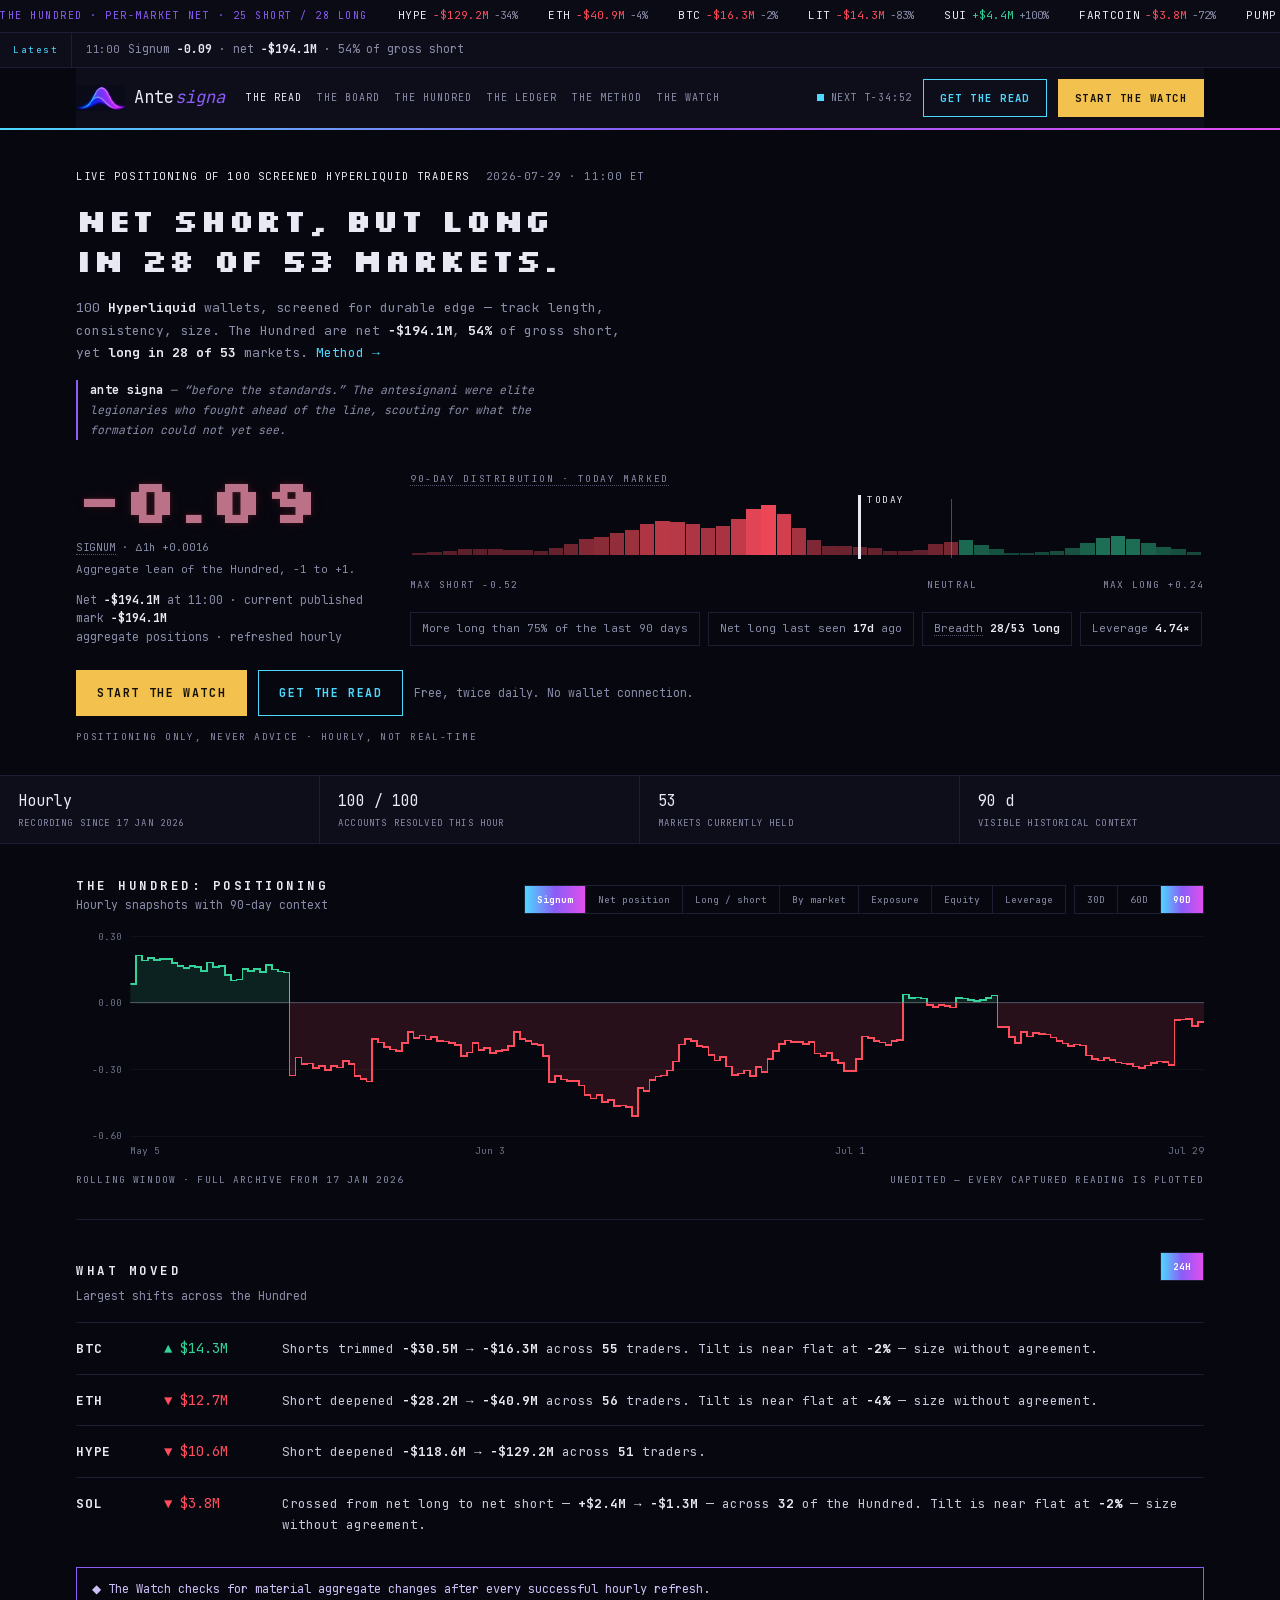
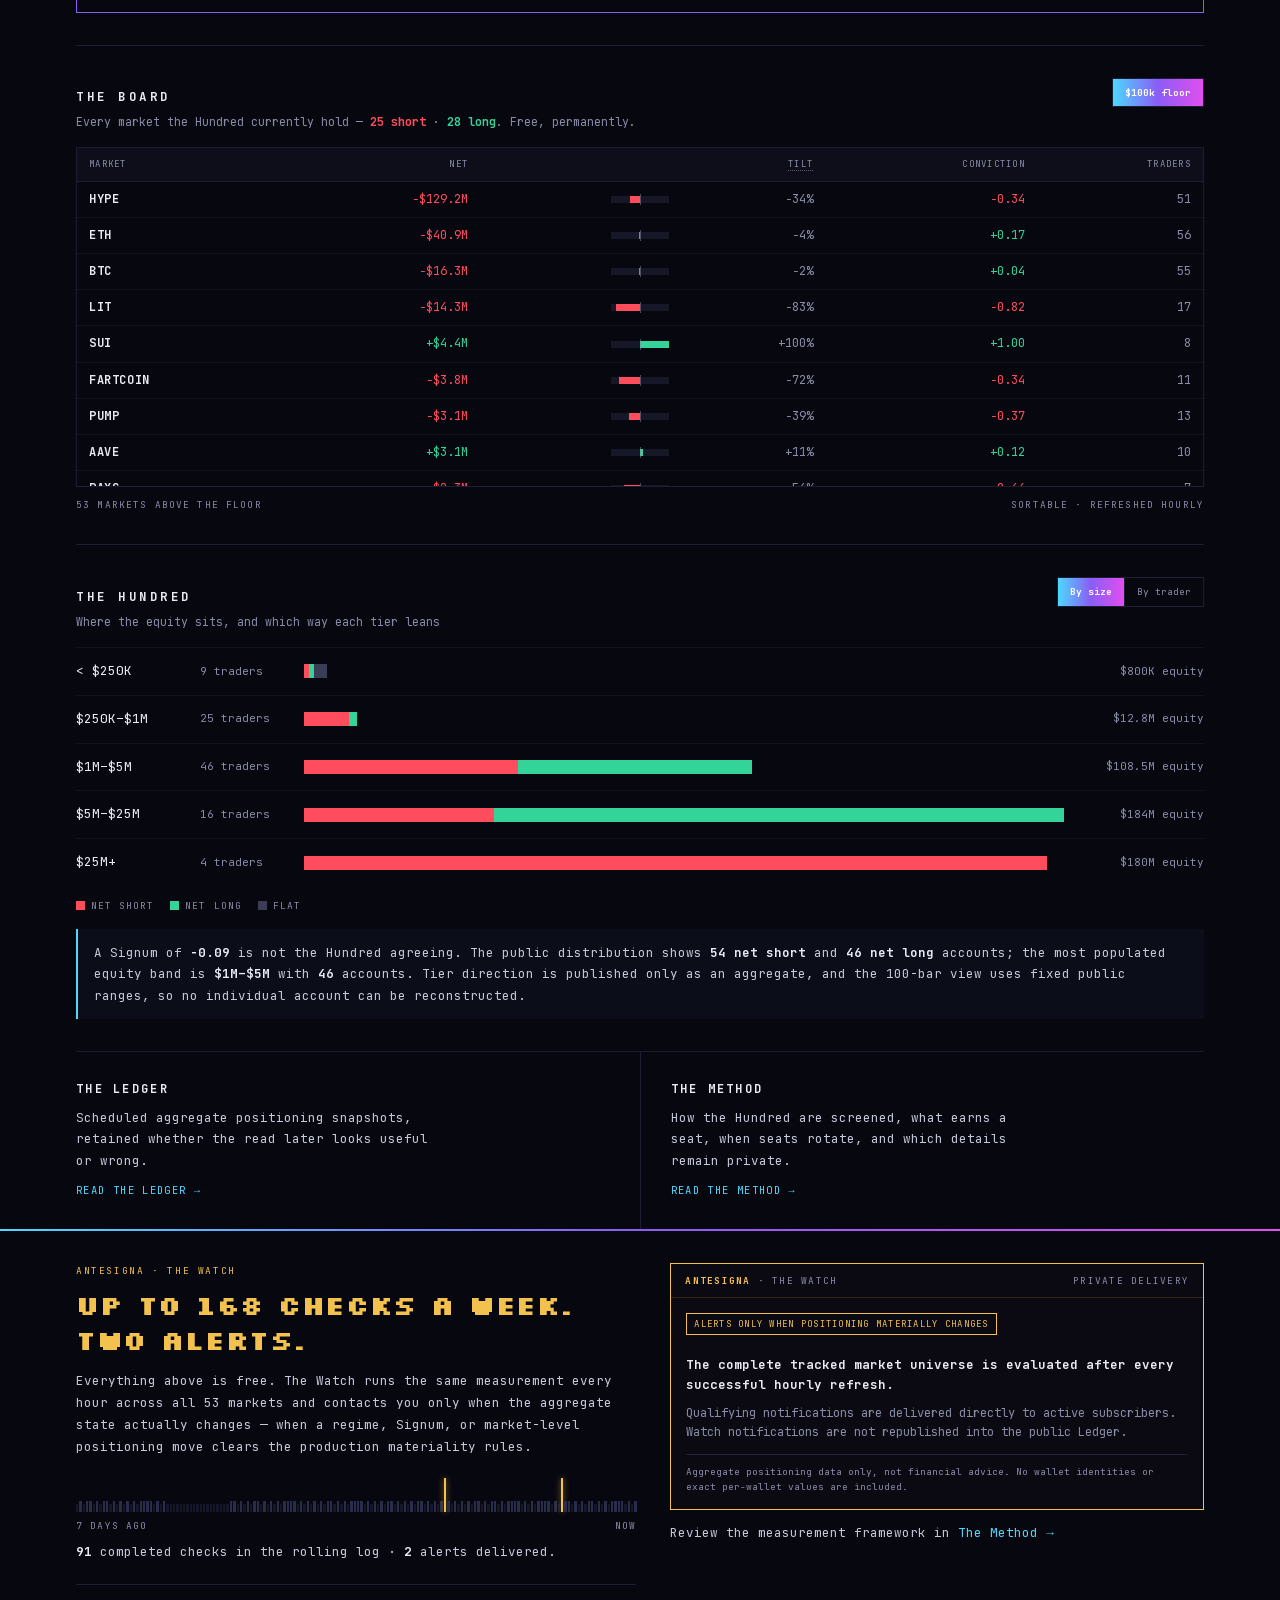
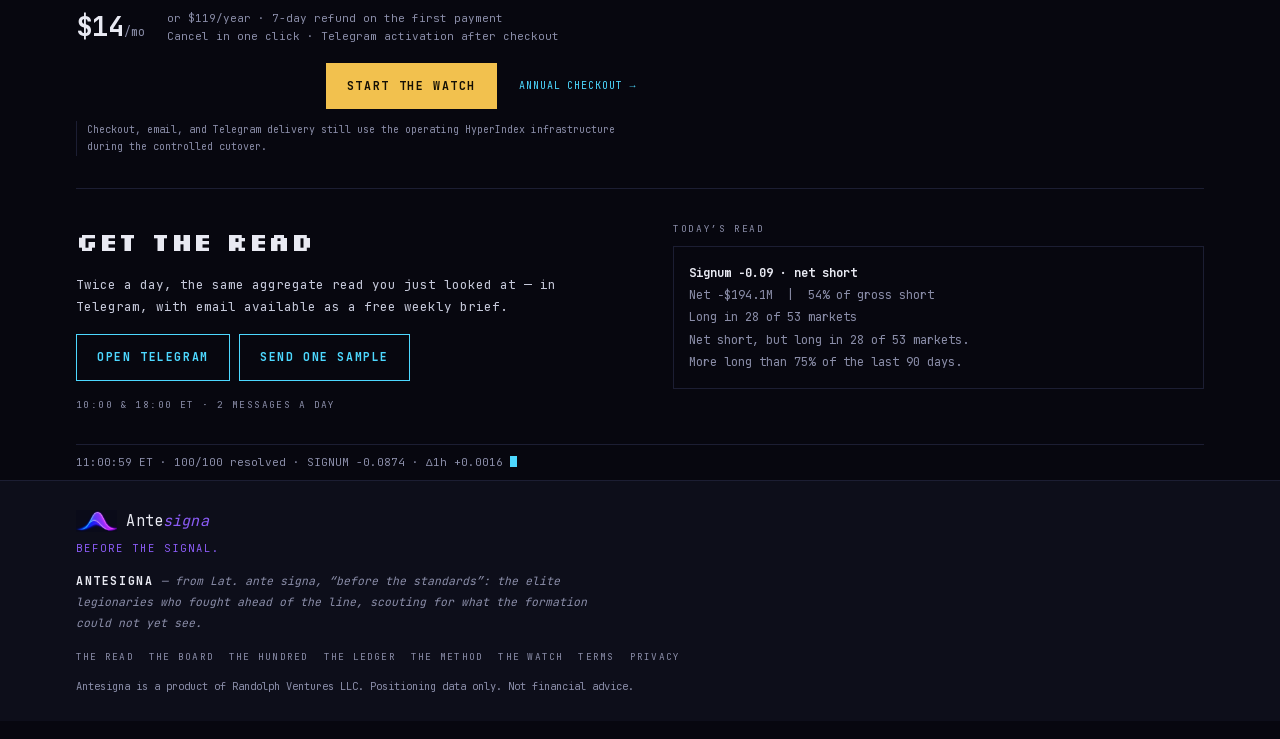
==== index.html @ 9aadf744 "Initialize public Antesigna deployment mirror" ====
<!doctype html>
<html lang="en">
<head>
<meta charset="utf-8">
<meta name="viewport" content="width=device-width, initial-scale=1">
<title>Antesigna | Live positioning of 100 screened Hyperliquid traders</title>
<meta name="description" content="Antesigna tracks a screened cohort of 100 high-signal Hyperliquid traders and publishes their aggregate positioning every hour. Before the signal.">
<meta name="robots" content="index,follow,max-image-preview:large">
<link rel="canonical" href="https://antesigna.io/">
<meta name="theme-color" content="#07070F">

<meta property="og:type" content="website">
<meta property="og:site_name" content="Antesigna">
<meta property="og:url" content="https://antesigna.io/">
<meta property="og:title" content="Antesigna — live positioning of 100 screened Hyperliquid traders">
<meta property="og:description" content="One aggregate read of how 100 screened Hyperliquid traders are positioned, refreshed hourly. Before the signal.">
<meta property="og:image" content="https://antesigna.io/assets/img/og.jpg">
<meta name="twitter:card" content="summary_large_image">
<meta name="twitter:site" content="@Antesigna">
<meta name="twitter:title" content="Antesigna — live positioning of 100 screened Hyperliquid traders">
<meta name="twitter:description" content="One aggregate read of how 100 screened Hyperliquid traders are positioned, refreshed hourly.">
<meta name="twitter:image" content="https://antesigna.io/assets/img/og.jpg">

<link rel="icon" type="image/png" href="/assets/img/favicon.png">
<link rel="apple-touch-icon" href="/assets/img/favicon.png">
<link rel="preload" as="font" type="font/woff2" href="/assets/fonts/jetbrainsmono-400.woff2" crossorigin>
<link rel="preload" as="font" type="font/woff2" href="/assets/fonts/silkscreen-700.woff2" crossorigin>
<link rel="stylesheet" href="/assets/antesigna.css">

<script type="application/ld+json">
{
  "@context": "https://schema.org",
  "@graph": [
    {
      "@type": "Organization",
      "@id": "https://antesigna.io/#org",
      "name": "Antesigna",
      "url": "https://antesigna.io/",
      "logo": "https://antesigna.io/assets/img/og.jpg",
      "sameAs": ["https://x.com/Antesigna"],
      "parentOrganization": {"@type": "Organization", "name": "Randolph Ventures LLC"}
    },
    {
      "@type": "WebSite",
      "@id": "https://antesigna.io/#site",
      "url": "https://antesigna.io/",
      "name": "Antesigna",
      "publisher": {"@id": "https://antesigna.io/#org"}
    },
    {
      "@type": "Product",
      "name": "Antesigna — The Watch",
      "description": "Hourly monitoring of the aggregate positioning of 100 screened Hyperliquid traders, with an alert only when the aggregate state materially changes.",
      "brand": {"@id": "https://antesigna.io/#org"},
      "offers": [
        {"@type": "Offer", "price": "14.00", "priceCurrency": "USD", "name": "Monthly", "availability": "https://schema.org/InStock"},
        {"@type": "Offer", "price": "119.00", "priceCurrency": "USD", "name": "Annual", "availability": "https://schema.org/InStock"}
      ]
    },
    {
      "@type": "Dataset",
      "name": "Antesigna — aggregate Hyperliquid positioning",
      "description": "Hourly aggregate perp positioning of a screened cohort of 100 Hyperliquid traders: Signum, per-market net exposure, tilt, conviction and trader counts. No wallet addresses are published.",
      "creator": {"@id": "https://antesigna.io/#org"},
      "isAccessibleForFree": true,
      "temporalCoverage": "2026-01-17/.."
    }
  ]
}
</script>
</head>
<body>
<a class="skip" href="#app">Skip to the read</a>

<!-- The static introduction is indexable and is replaced with the current
     live read after the wallet-safe public JSON has loaded. -->
<main id="app" aria-busy="true">
  <div class="wrap"><section class="hero preload-shell">
    <div class="eyeb"><span class="id">Live positioning of 100 screened Hyperliquid traders</span><span class="n">Refreshed hourly</span></div>
    <h1>See how the Hundred are positioned.</h1>
    <p class="sub">Antesigna compresses the aggregate long and short exposure of 100 screened traders into one directional read, then shows the markets, breadth, leverage, and history behind it.</p>
    <p class="lore"><b>ante signa</b> — “before the standards.” A top-down view of the formation, before the signal.</p>
    <div class="cta"><a class="btn b-ghost btn-lg" href="/method/">Read the method</a><a class="btn b-ghost btn-lg" href="/ledger/">Audit the ledger</a></div>
  </section></div>
</main>

<noscript>
  <div class="wrap" style="padding:40px 26px">
    <h1 class="px" style="font-size:20px">Antesigna</h1>
    <p style="margin-top:14px;color:#8A8DA8;max-width:60ch;line-height:1.8">
      Live positioning of 100 screened Hyperliquid traders, refreshed hourly.
      The read needs JavaScript to draw. The underlying data is public JSON:
      <a href="data/index_latest.json">index_latest.json</a> and
      <a href="data/history.json">history.json</a>.
    </p>
  </div>
</noscript>

<script src="/assets/config.js"></script>
<script src="/assets/antesigna.js"></script>
</body>
</html>
---- assets/antesigna.css ----
/* ═══════════════════════════════════════════════════════════════════════
   ANTESIGNA — live positioning of 100 screened Hyperliquid traders
   Committed dark: this is a cockpit UI, so there is no light theme.

   COLOUR LAW (do not relax):
     · --long / --short  data direction ONLY, always paired with a sign or arrow
     · --cyan            interactive ONLY (links, focus, active, ghost button)
     · --gold            the Watch (paid tier) ONLY
     · the full cyan→violet→magenta gradient appears in exactly three places:
       the logo, the two energy rails, and active/selected states. Nowhere else.
   ═══════════════════════════════════════════════════════════════════════ */

@font-face{font-family:'JetBrains Mono';font-style:normal;font-weight:400 700;font-display:swap;
  src:url(fonts/jetbrainsmono-400.woff2) format('woff2')}
@font-face{font-family:'Silkscreen';font-style:normal;font-weight:400;font-display:swap;
  src:url(fonts/silkscreen-400.woff2) format('woff2')}
@font-face{font-family:'Silkscreen';font-style:normal;font-weight:700;font-display:swap;
  src:url(fonts/silkscreen-700.woff2) format('woff2')}

:root{
  --void:#07070F; --panel:#0D0E1A; --line:#1C1E33; --ink:#E8E9F2; --ink2:#8A8DA8;
  --cyan:#4DD8FF; --violet:#8B5CF6; --magenta:#E14FEF;
  --long:#34D399; --short:#FF4D5E; --gold:#F2C14E;
  --grad:linear-gradient(90deg,var(--cyan),var(--violet),var(--magenta));
  --mono:'JetBrains Mono',ui-monospace,SFMono-Regular,Menlo,monospace;
  --px:'Silkscreen','JetBrains Mono',monospace;
}
*{box-sizing:border-box;margin:0;padding:0}
html{-webkit-text-size-adjust:100%;overflow-x:hidden}
body{background:var(--void);color:var(--ink);font:13px/1.6 var(--mono);-webkit-font-smoothing:antialiased;overflow-x:hidden}
a{color:var(--cyan);text-decoration:none}
a:hover{text-decoration:underline}
button{font:inherit;color:inherit;background:transparent;border:0;cursor:pointer}
img{max-width:100%;display:block}
:focus-visible{outline:2px solid var(--cyan);outline-offset:2px}
.px{font-family:var(--px);font-weight:700;letter-spacing:.02em}
.n{font-variant-numeric:tabular-nums;white-space:nowrap}
.up{color:var(--long)} .dn{color:var(--short)} .mut{color:var(--ink2)}
.wrap{max-width:1180px;margin:0 auto;padding:0 26px}
.rail{height:2px;background:var(--grad)}
.lbl{font-size:9.5px;letter-spacing:.17em;text-transform:uppercase;color:var(--ink2)}
.sec{border-top:1px solid var(--line);padding:32px 0}
.skip{position:absolute;left:-9999px}
.skip:focus{left:8px;top:8px;z-index:200;background:var(--panel);padding:10px 14px;border:1px solid var(--cyan)}

/* ── tooltip: single node at body root so scroll containers can't clip it ── */
[data-tip]{border-bottom:1px dotted rgba(138,141,168,.6);cursor:help}
#tip{position:absolute;z-index:120;max-width:270px;background:#12142A;color:var(--ink);
  border:1px solid var(--violet);padding:8px 11px;font-size:11px;line-height:1.55;
  opacity:0;visibility:hidden;transition:opacity .13s;pointer-events:none;
  box-shadow:0 6px 22px rgba(0,0,0,.6)}
#tip.on{opacity:1;visibility:visible}

/* ── loading / error ── */
.boot{padding:80px 26px;text-align:center;color:var(--ink2);font-size:12px;letter-spacing:.14em;text-transform:uppercase}
.boot.err{color:#ffb3ba}
.boot .again{margin-top:14px;display:inline-block;border:1px solid var(--cyan);color:var(--cyan);
  padding:9px 15px;font-size:10.5px;letter-spacing:.14em}

/* ── positioning tape ── */
.tape{background:#0A0B15;border-bottom:1px solid var(--line);overflow:hidden}
.tapetrack{display:flex;width:max-content}
.run .tapetrack{animation:slide 64s linear infinite}
@keyframes slide{to{transform:translateX(-50%)}}
.thalf{display:flex;align-items:center}
.tmk{display:inline-flex;align-items:baseline;gap:5px;padding:7px 0;margin-right:30px;white-space:nowrap;font-size:11px}
.tmk .s{color:var(--ink);letter-spacing:.06em}
.tmk .v,.tmk .d{font-variant-numeric:tabular-nums}
.tmk .d{font-size:10.5px}
.ttag{color:var(--violet);letter-spacing:.15em;font-size:10px;padding:7px 0;margin-right:30px;white-space:nowrap}

/* ── latest ── */
.latest{display:flex;background:var(--panel);border-bottom:1px solid var(--line);overflow:hidden}
.latest .k{flex:none;padding:9px 13px;font-size:9.5px;letter-spacing:.16em;color:var(--cyan);border-right:1px solid var(--line)}
.lwin{position:relative;flex:1;height:34px;overflow:hidden;min-width:0}
.lwin ul{list-style:none;position:absolute;inset:0}
.lwin li{height:34px;display:flex;align-items:center;gap:9px;padding:0 14px;font-size:11.5px;color:var(--ink2);white-space:nowrap;overflow:hidden;text-overflow:ellipsis}
.lwin li b{color:var(--ink)}
.lwin li .t{flex:none;font-size:10.5px;letter-spacing:.06em}
.lwin li>span:last-child{min-width:0;overflow:hidden;text-overflow:ellipsis}

/* ── nav ── */
.nav{display:flex;align-items:center;gap:20px;padding:11px 0;background:var(--panel);flex-wrap:nowrap}
.brand{display:flex;align-items:center;gap:9px;flex:none;color:var(--ink)}
.brand:hover{text-decoration:none}
.brand img{height:26px;width:auto}
.bname{font-size:17px;letter-spacing:.01em}
.bname i{font-style:italic;color:var(--violet)}
.links{display:none;gap:15px;font-size:10px;letter-spacing:.1em;text-transform:uppercase;white-space:nowrap}
.links a{color:var(--ink2)}
.links a.on{color:var(--ink)}
@media(min-width:1140px){.links{display:flex}}
.navr{margin-left:auto;display:flex;align-items:center;gap:11px;flex:none}
.cd{display:flex;align-items:center;gap:7px;font-size:10px;letter-spacing:.08em;color:var(--ink2);white-space:nowrap}
.dot{width:7px;height:7px;background:var(--cyan);flex:none}
.run .dot{animation:breathe 4s ease-in-out infinite}
@keyframes breathe{0%,100%{opacity:.4;box-shadow:0 0 0 rgba(77,216,255,0)}50%{opacity:1;box-shadow:0 0 9px rgba(77,216,255,.85)}}
.btn{display:inline-block;padding:10px 16px;font-size:10.5px;font-weight:700;letter-spacing:.14em;
  text-transform:uppercase;white-space:nowrap;border:1px solid transparent}
.btn:hover{text-decoration:none}
.b-gold{background:var(--gold);color:#141005}
.b-gold:hover{filter:brightness(1.08)}
.b-ghost{color:var(--cyan);border-color:var(--cyan)}
.b-ghost:hover{background:rgba(77,216,255,.08)}
.btn-lg{padding:13px 20px;font-size:11.5px}
/* Must sit AFTER .navr/.btn above: a media query adds no specificity, so a
   later plain rule would otherwise win and the CTA pair would overflow. */
@media(max-width:820px){
  .nav{flex-wrap:wrap;gap:12px}
  .navr{margin-left:0;width:100%;gap:9px}
  .navr .btn{flex:1 1 auto;text-align:center}
}
@media(max-width:400px){.cd{display:none}}

/* ── hero ── */
.hero{padding:38px 0 30px}
.eyeb{display:flex;gap:16px;flex-wrap:wrap;align-items:baseline;font-size:10.5px;letter-spacing:.15em;text-transform:uppercase;color:var(--ink2)}
.eyeb .id{color:var(--ink)}
.hero h1{font-family:var(--px);font-weight:700;font-size:clamp(20px,2.5vw,31px);line-height:1.3;margin-top:15px;max-width:20ch;letter-spacing:.02em}
.sub{margin-top:16px;max-width:68ch;font-size:13px;color:var(--ink2);line-height:1.75}
.sub b{color:var(--ink)}
.lore{margin-top:15px;font-size:11.5px;color:var(--ink2);font-style:italic;line-height:1.75;max-width:70ch;
  border-left:2px solid var(--violet);padding-left:12px}
.lore b{font-style:normal;color:var(--ink);letter-spacing:.03em}
.hgrid{display:grid;grid-template-columns:1fr;gap:30px;margin-top:28px;align-items:end}
@media(min-width:940px){.hgrid{grid-template-columns:290px minmax(0,1fr);gap:44px}}
/* colour + glow are set inline and scale with magnitude — see heatStyle() */
.big{font-family:var(--px);font-weight:700;font-size:clamp(44px,6vw,62px);line-height:1;font-variant-numeric:tabular-nums}
.bmeta{margin-top:9px;font-size:10.5px;color:var(--ink2);letter-spacing:.06em}
.bdef{margin-top:5px;font-size:11px;color:var(--ink2);line-height:1.6}
.marks{margin-top:12px;font-size:11.5px;color:var(--ink2)}
.marks b{color:var(--ink)}
.dist{position:relative}
.dist svg{width:100%;height:auto}
.dcap{position:relative;display:flex;justify-content:space-between;margin-top:7px;font-size:9.5px;letter-spacing:.13em;text-transform:uppercase;color:var(--ink2)}
.dcap .z{position:absolute;top:0;transform:translateX(-50%)}
.today{position:absolute;top:-3px;font-size:9.5px;letter-spacing:.16em;text-transform:uppercase;color:var(--ink);white-space:nowrap;padding-left:7px}
.chips{display:flex;flex-wrap:wrap;gap:8px;margin-top:20px}
.chip{border:1px solid var(--line);padding:7px 11px;font-size:11px;color:var(--ink2)}
.chip b{color:var(--ink)}
.cta{display:flex;flex-wrap:wrap;gap:11px;align-items:center;margin-top:24px}
.ctan{font-size:11.5px;color:var(--ink2)}
.trust{margin-top:13px;font-size:9.5px;letter-spacing:.15em;text-transform:uppercase;color:var(--ink2)}

/* ── proof strip ── */
.strip{display:grid;grid-template-columns:repeat(2,1fr);border-top:1px solid var(--line);border-bottom:1px solid var(--line);background:var(--panel)}
@media(min-width:820px){.strip{grid-template-columns:repeat(4,1fr)}}
.strip>div{padding:13px 18px;border-right:1px solid var(--line)}
.strip>div:last-child{border-right:0}
.strip .v{font-size:15px;color:var(--ink)}
.strip .k{font-size:9px;letter-spacing:.13em;text-transform:uppercase;color:var(--ink2);margin-top:3px}

/* ── section heads / tabs ── */
.shead{display:flex;justify-content:space-between;align-items:flex-end;gap:14px;flex-wrap:wrap;margin-bottom:6px}
.shead h2{font-size:12.5px;letter-spacing:.2em;text-transform:uppercase;font-weight:700}
.ssub{font-size:11.5px;color:var(--ink2);margin-bottom:16px}
.tabs{display:flex;border:1px solid var(--line);font-size:9.5px;letter-spacing:.11em;text-transform:uppercase;flex-wrap:wrap}
.tabs button{padding:6px 12px;color:var(--ink2);border-left:1px solid var(--line)}
.tabs button:first-child{border-left:0}
.tabs button.on{background:var(--grad);color:#fff;font-weight:700}
.ctabs{display:flex;gap:8px;flex-wrap:wrap;align-items:center}
.clegend{display:flex;flex-wrap:wrap;gap:14px;margin-top:10px;font-size:10px;letter-spacing:.1em;text-transform:uppercase;color:var(--ink2)}
.clegend i{display:inline-block;width:10px;height:2px;margin-right:6px;vertical-align:3px}

/* ── chart ── */
#chart svg,#bars svg{display:block;width:100%;height:auto}

/* ── movers ── */
.mv{display:grid;grid-template-columns:1fr;gap:4px 14px;padding:14px 0;border-top:1px solid var(--line)}
@media(min-width:700px){.mv{grid-template-columns:74px 104px minmax(0,1fr);align-items:baseline}}
.mv .t{font-weight:700;letter-spacing:.06em}
.mv .d{font-size:14px}
.mv .c{font-size:12.5px;color:#C6C9DA;line-height:1.65}
.mv .c b{color:var(--ink)}
.quiet{margin-top:18px;border:1px solid var(--violet);padding:12px 15px;font-size:12px;color:#CDBFF6}
.quiet b{color:var(--ink)}

/* ── board ── */
.tw{overflow:auto;max-height:340px;border:1px solid var(--line);
  scrollbar-width:thin;scrollbar-color:#2A2E4A transparent}
.tw::-webkit-scrollbar{width:8px;height:8px}
.tw::-webkit-scrollbar-track{background:transparent}
.tw::-webkit-scrollbar-thumb{background:#242840;border:2px solid var(--void)}
.tw::-webkit-scrollbar-thumb:hover{background:#33385a}
.tw::-webkit-scrollbar-corner{background:transparent}
table{width:100%;border-collapse:collapse;min-width:560px}
th{position:sticky;top:0;background:var(--panel);z-index:2;text-align:right;font-size:9px;letter-spacing:.14em;
  text-transform:uppercase;color:var(--ink2);font-weight:400;padding:9px 12px;border-bottom:1px solid var(--line);white-space:nowrap}
th:first-child,td:first-child{text-align:left}
th button{font-size:inherit;letter-spacing:inherit;text-transform:inherit;color:inherit}
th button:hover{color:var(--ink)}
th .arw{color:var(--cyan)}
td{padding:8px 12px;font-size:12px;font-variant-numeric:tabular-nums;text-align:right;border-bottom:1px solid #12131F;color:var(--ink2);white-space:nowrap}
td.m{color:var(--ink);font-weight:700;letter-spacing:.05em}
tr:last-child td{border-bottom:0}
.tilt{display:inline-block;width:58px;height:7px;background:#161828;position:relative;vertical-align:middle}
.tilt i{position:absolute;top:0;bottom:0}
.tilt::after{content:"";position:absolute;left:50%;top:-2px;bottom:-2px;width:1px;background:var(--ink2);opacity:.5}
.bfoot{display:flex;justify-content:space-between;gap:12px;flex-wrap:wrap;margin-top:10px;font-size:9.5px;letter-spacing:.12em;text-transform:uppercase;color:var(--ink2)}

/* ── the hundred ── */
.tier{display:grid;grid-template-columns:1fr;gap:5px 14px;padding:13px 0;border-top:1px solid #12131F}
@media(min-width:680px){.tier{grid-template-columns:110px 90px minmax(0,1fr) 126px;align-items:center}}
.tier .tl{color:var(--ink);font-size:13px;font-variant-numeric:tabular-nums}
.tier .c{font-size:11px;color:var(--ink2)}
.ttrack{height:14px}
.tbar{height:14px;display:flex;min-width:3px;background:#161828}
.tbar i{display:block;height:100%}
.tbar .s{background:var(--short)} .tbar .l{background:var(--long)} .tbar .f{background:#3A3D55}
.tier .e{font-size:11px;color:var(--ink2);font-variant-numeric:tabular-nums;text-align:left}
@media(min-width:680px){.tier .e{text-align:right}}
.legend{display:flex;gap:16px;flex-wrap:wrap;margin-top:12px;font-size:9.5px;letter-spacing:.11em;text-transform:uppercase;color:var(--ink2)}
.legend i{display:inline-block;width:9px;height:9px;margin-right:6px;vertical-align:-1px}
.callout{margin-top:16px;border-left:2px solid var(--cyan);background:#0B0D19;padding:13px 16px;font-size:12.5px;color:#C6C9DA;line-height:1.7}
.callout b{color:var(--ink)}

/* ── ledger / method ── */
.duo{display:grid;grid-template-columns:1fr;gap:1px;background:var(--line);border-top:1px solid var(--line)}
@media(min-width:760px){.duo{grid-template-columns:1fr 1fr}}
.duo>div{background:var(--void);padding:26px 0}
@media(min-width:760px){.duo>div{padding:28px 30px}.duo>div:first-child{padding-left:0}}
.duo h3{font-size:12px;letter-spacing:.19em;text-transform:uppercase;margin-bottom:8px}
.duo p{font-size:12.5px;color:#C6C9DA;line-height:1.7;max-width:46ch}
.duo a{display:inline-block;margin-top:11px;font-size:10.5px;letter-spacing:.13em;text-transform:uppercase}

/* ── the watch ── */
.wgrid{display:grid;grid-template-columns:1fr;gap:32px}
@media(min-width:980px){.wgrid{grid-template-columns:minmax(0,1.05fr) minmax(0,1fr);gap:34px}}
.wgrid>div{min-width:0}
.watch h2.big2{font-family:var(--px);font-weight:700;font-size:clamp(19px,2.3vw,27px);color:var(--gold);margin:9px 0 13px;line-height:1.3;letter-spacing:.02em}
.watch p{font-size:12.5px;color:#C6C9DA;line-height:1.75}
.watch p b{color:var(--ink)}
.ticks{display:flex;align-items:flex-end;gap:1px;height:34px;margin:20px 0 6px}
.ticks i{flex:1;min-width:0;height:8px;background:#151729}
.ticks i.c{height:11px;background:#2A2D49}
.ticks i.a{height:34px;background:var(--gold);box-shadow:0 0 6px rgba(242,193,78,.65)}
.tfoot{display:flex;justify-content:space-between;font-size:9.5px;letter-spacing:.12em;text-transform:uppercase;color:var(--ink2)}
.watch-summary{margin-top:9px;font-size:12.5px;line-height:1.65;color:#C6C9DA;white-space:normal;overflow-wrap:anywhere}
.watch-summary b{color:var(--ink)}
.price{display:flex;flex-wrap:wrap;gap:14px 22px;align-items:center;border-top:1px solid var(--line);margin-top:22px;padding-top:20px}
.price .p{font-size:27px;font-weight:700;color:var(--ink)}
.price .p small{font-size:11.5px;color:var(--ink2);font-weight:400}
.price .f{font-size:11px;color:var(--ink2);line-height:1.65}
.price .btn{margin-left:auto}
.price .annual{font-size:10px;letter-spacing:.09em;text-transform:uppercase}
@media(max-width:820px){.price .btn{margin-left:0;width:100%;text-align:center}}
.transition{margin-top:12px;font-size:10px!important;color:var(--ink2)!important;border-left:1px solid var(--line);padding-left:10px}
.alert{border:1px solid var(--gold);background:#0B0A12}
.alert .h{display:flex;justify-content:space-between;gap:10px;padding:9px 14px;border-bottom:1px solid #2A2415;font-size:9.5px;letter-spacing:.13em;text-transform:uppercase;color:var(--ink2)}
.alert .h b{color:var(--gold)}
.alert .b{padding:15px}
.trig{display:inline-block;border:1px solid var(--gold);color:var(--gold);font-size:9px;letter-spacing:.14em;padding:3px 7px;margin-bottom:11px;text-transform:uppercase}
/* these rows carry .n for tabular figures but are prose-length — let them wrap */
.alert .r{font-size:12px;margin:5px 0;white-space:normal}
.alert .m{font-size:12.5px;font-weight:700;margin:9px 0;color:var(--ink)}
.alert .f{border-top:1px solid #1E2033;margin-top:11px;padding-top:9px;font-size:9.5px;color:var(--ink2);line-height:1.6}
.after{font-size:11.5px;color:#C6C9DA;margin-top:12px;line-height:1.7}
.after b{color:var(--ink)}

/* ── get the read ── */
.rgrid{display:grid;grid-template-columns:1fr;gap:30px;align-items:start}
@media(min-width:860px){.rgrid{grid-template-columns:minmax(0,1.05fr) minmax(0,1fr);gap:40px}}
.rgrid h2.big2{font-family:var(--px);font-weight:700;font-size:clamp(19px,2.3vw,26px);margin-bottom:12px;letter-spacing:.02em}
.rgrid p{font-size:12.5px;color:#C6C9DA;line-height:1.75}
.form{display:flex;gap:9px;flex-wrap:wrap;margin-top:16px}
.form input{flex:1 1 180px;background:#0B0D19;border:1px solid var(--line);color:var(--ink);padding:11px 13px;font:12px var(--mono)}
.form input::placeholder{color:#5A5D78}
.newsletter{margin-top:16px;min-height:0}
.card{border:1px solid var(--line);padding:15px;font-size:12px;line-height:1.85;color:var(--ink2);white-space:normal}
.card b{color:var(--ink)}

/* ── wire + footer ── */
/* carries .n for tabular figures, but must still wrap on a phone */
.wire{border-top:1px solid var(--line);padding:9px 0;font-size:11px;color:var(--ink2);white-space:normal}
.wire b{color:var(--ink)}
.cur{display:inline-block;width:7px;height:11px;background:var(--cyan);vertical-align:-1px}
.run .cur{animation:blink 1.2s steps(1) infinite}
@keyframes blink{50%{opacity:0}}
.ft{background:var(--panel);border-top:1px solid var(--line);padding:28px 0 26px}
.ftag{margin-top:7px;font-size:10.5px;letter-spacing:.19em;text-transform:uppercase;color:var(--violet)}
.lock{margin-top:14px;max-width:74ch;font-size:11.5px;color:var(--ink2);line-height:1.8;font-style:italic}
.lock b{font-style:normal;color:var(--ink);letter-spacing:.14em}
.fnav{margin-top:16px;display:flex;flex-wrap:wrap;gap:15px;font-size:9.5px;letter-spacing:.13em;text-transform:uppercase}
.fnav a{color:var(--ink2)}
.llc{margin-top:14px;font-size:10.5px;color:var(--ink2)}

@media(prefers-reduced-motion:reduce){*{animation:none!important;transition:none!important}}
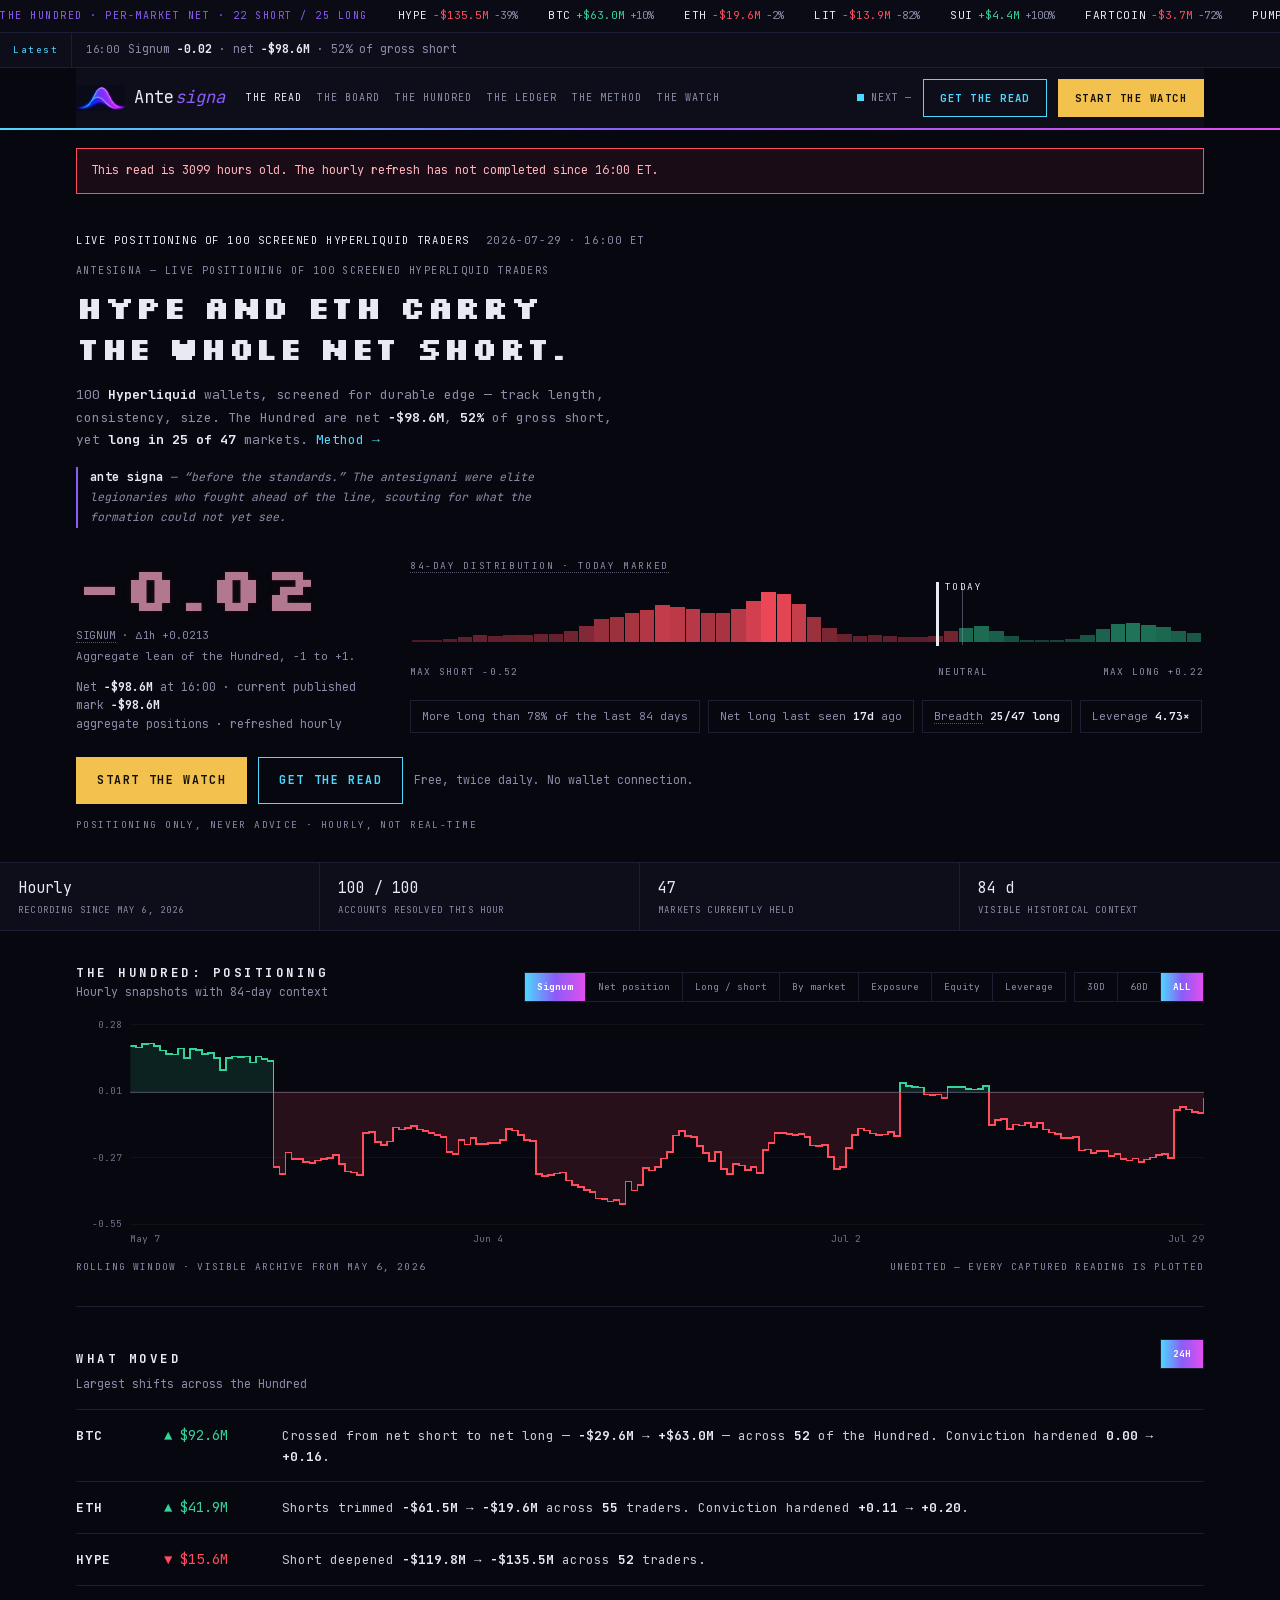
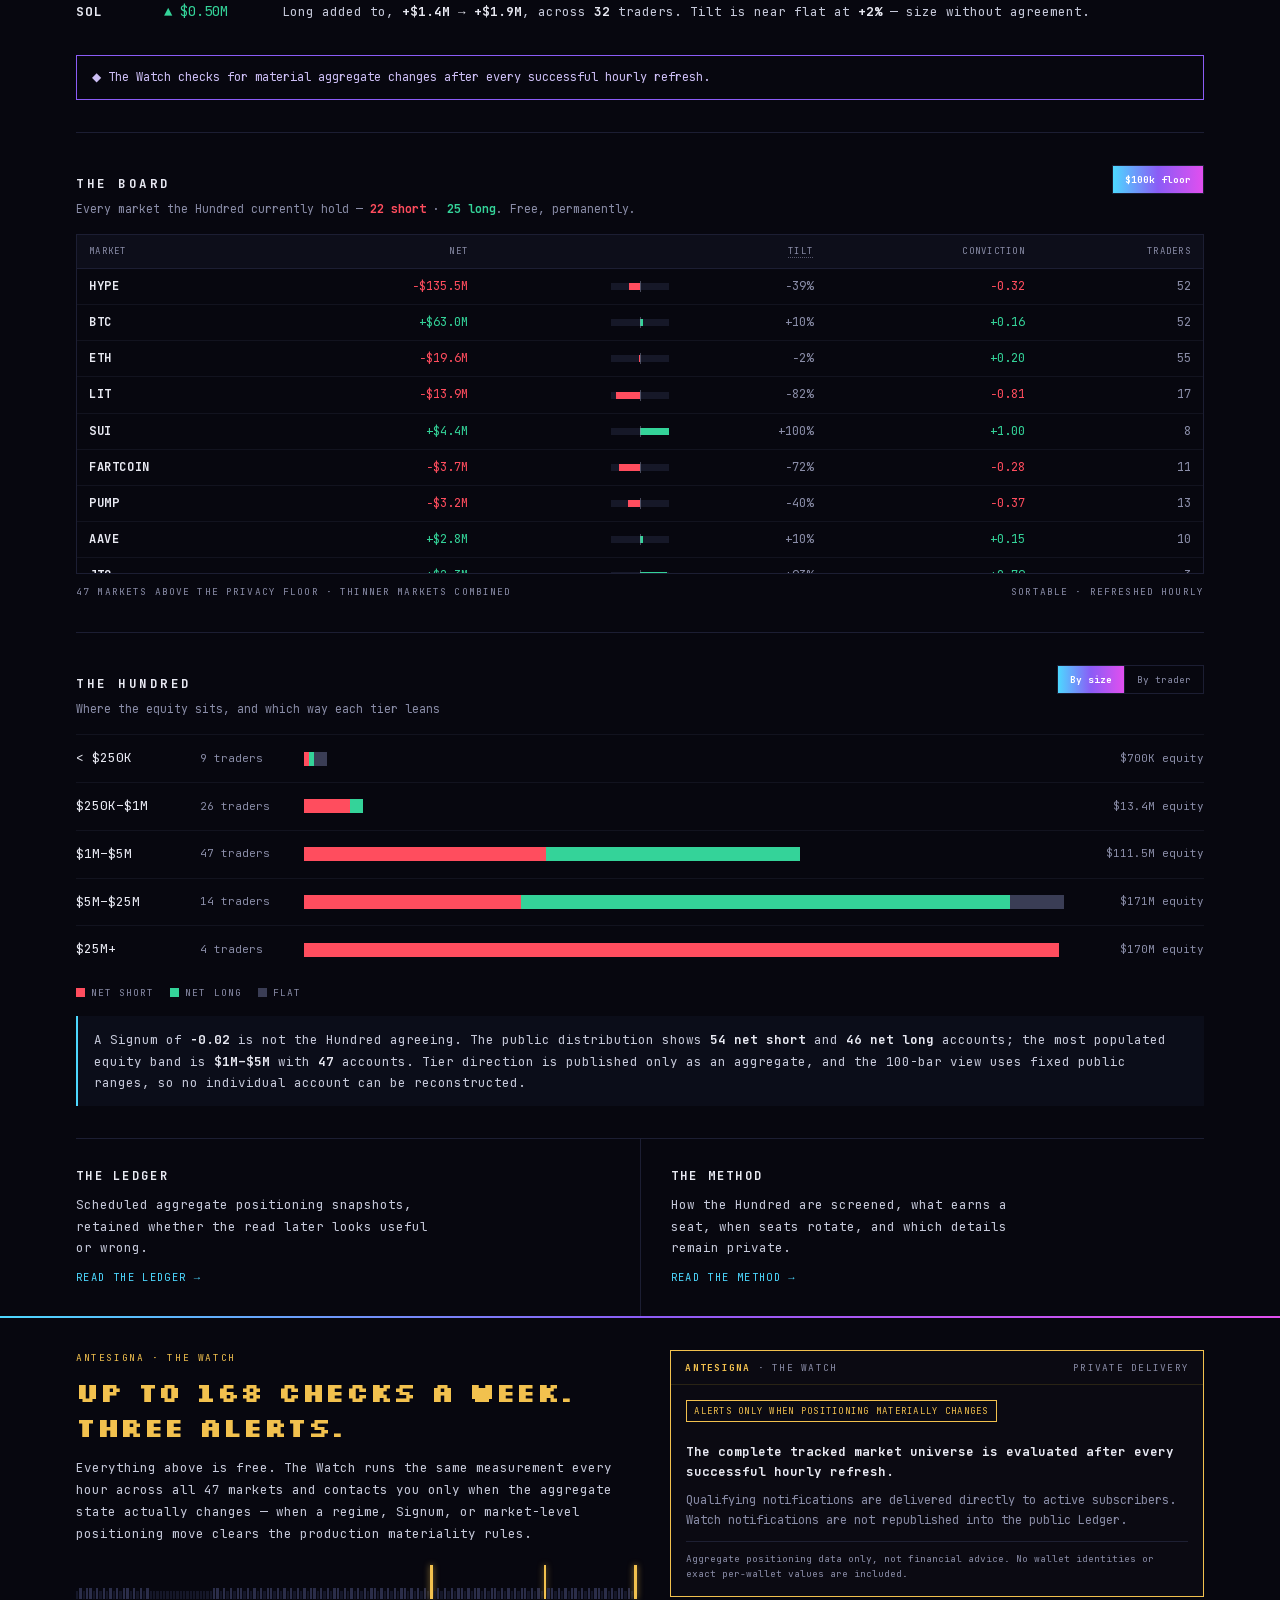
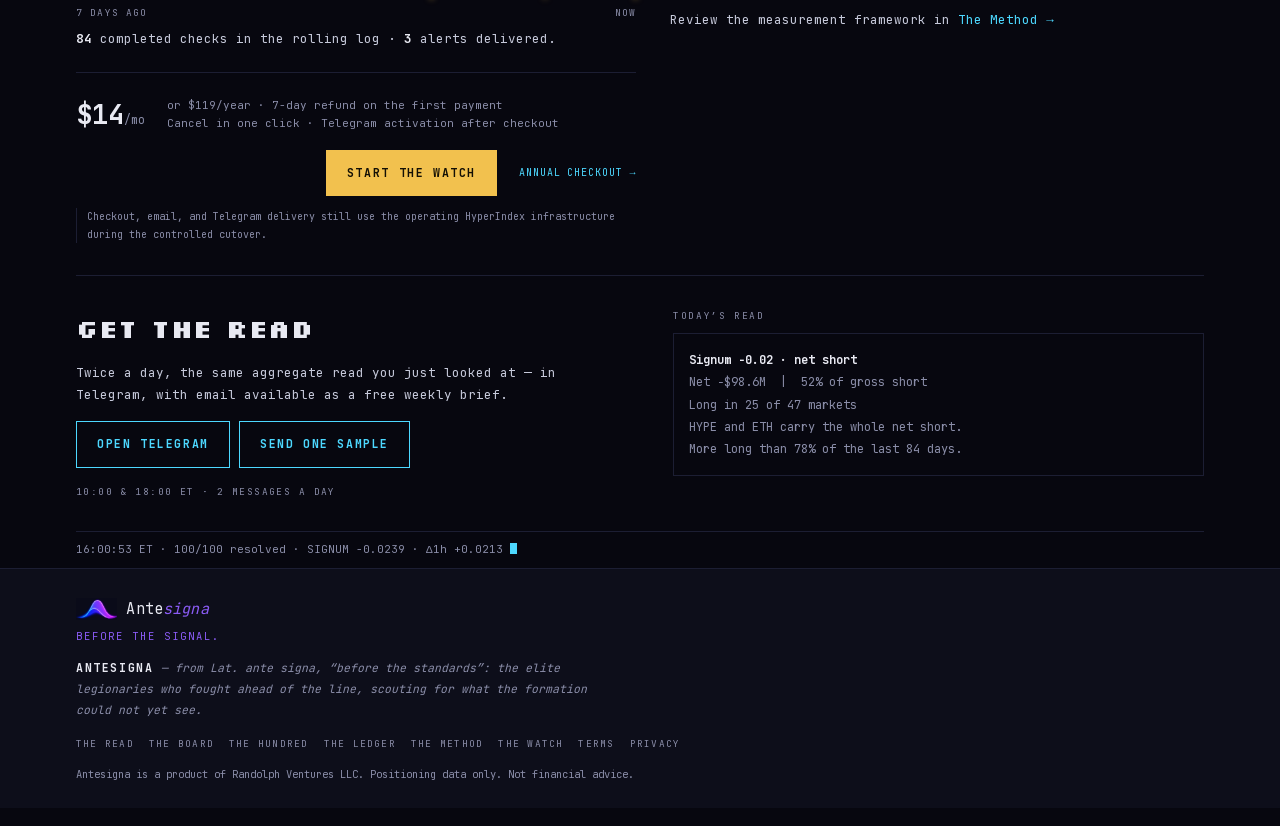
==== commit cb5a9fad: "Deploy Antesigna (2026-07-29 20:19 UTC)" ====
--- a/index.html
+++ b/index.html
@@ -62,8 +62,7 @@
       "name": "Antesigna — aggregate Hyperliquid positioning",
       "description": "Hourly aggregate perp positioning of a screened cohort of 100 Hyperliquid traders: Signum, per-market net exposure, tilt, conviction and trader counts. No wallet addresses are published.",
       "creator": {"@id": "https://antesigna.io/#org"},
-      "isAccessibleForFree": true,
-      "temporalCoverage": "2026-01-17/.."
+      "isAccessibleForFree": true
     }
   ]
 }
@@ -77,7 +76,8 @@
 <main id="app" aria-busy="true">
   <div class="wrap"><section class="hero preload-shell">
     <div class="eyeb"><span class="id">Live positioning of 100 screened Hyperliquid traders</span><span class="n">Refreshed hourly</span></div>
-    <h1>See how the Hundred are positioned.</h1>
+    <h1 class="product-title">Antesigna — live positioning of 100 screened Hyperliquid traders</h1>
+    <h2 class="headline">See how the Hundred are positioned.</h2>
     <p class="sub">Antesigna compresses the aggregate long and short exposure of 100 screened traders into one directional read, then shows the markets, breadth, leverage, and history behind it.</p>
     <p class="lore"><b>ante signa</b> — “before the standards.” A top-down view of the formation, before the signal.</p>
     <div class="cta"><a class="btn b-ghost btn-lg" href="/method/">Read the method</a><a class="btn b-ghost btn-lg" href="/ledger/">Audit the ledger</a></div>
--- a/assets/antesigna.css
+++ b/assets/antesigna.css
@@ -54,6 +54,7 @@
 /* ── loading / error ── */
 .boot{padding:80px 26px;text-align:center;color:var(--ink2);font-size:12px;letter-spacing:.14em;text-transform:uppercase}
 .boot.err{color:#ffb3ba}
+.stale{margin:18px 0 0;padding:12px 14px;border:1px solid var(--short);background:rgba(255,79,102,.08);color:#ffb3ba;font-size:12px;line-height:1.6}
 .boot .again{margin-top:14px;display:inline-block;border:1px solid var(--cyan);color:var(--cyan);
   padding:9px 15px;font-size:10.5px;letter-spacing:.14em}
 
@@ -116,7 +117,8 @@
 .hero{padding:38px 0 30px}
 .eyeb{display:flex;gap:16px;flex-wrap:wrap;align-items:baseline;font-size:10.5px;letter-spacing:.15em;text-transform:uppercase;color:var(--ink2)}
 .eyeb .id{color:var(--ink)}
-.hero h1{font-family:var(--px);font-weight:700;font-size:clamp(20px,2.5vw,31px);line-height:1.3;margin-top:15px;max-width:20ch;letter-spacing:.02em}
+.hero .product-title{margin-top:15px;color:var(--ink2);font-size:10px;line-height:1.6;letter-spacing:.14em;text-transform:uppercase;font-weight:400}
+.hero .headline{font-family:var(--px);font-weight:700;font-size:clamp(20px,2.5vw,31px);line-height:1.3;margin-top:8px;max-width:20ch;letter-spacing:.02em}
 .sub{margin-top:16px;max-width:68ch;font-size:13px;color:var(--ink2);line-height:1.75}
 .sub b{color:var(--ink)}
 .lore{margin-top:15px;font-size:11.5px;color:var(--ink2);font-style:italic;line-height:1.75;max-width:70ch;
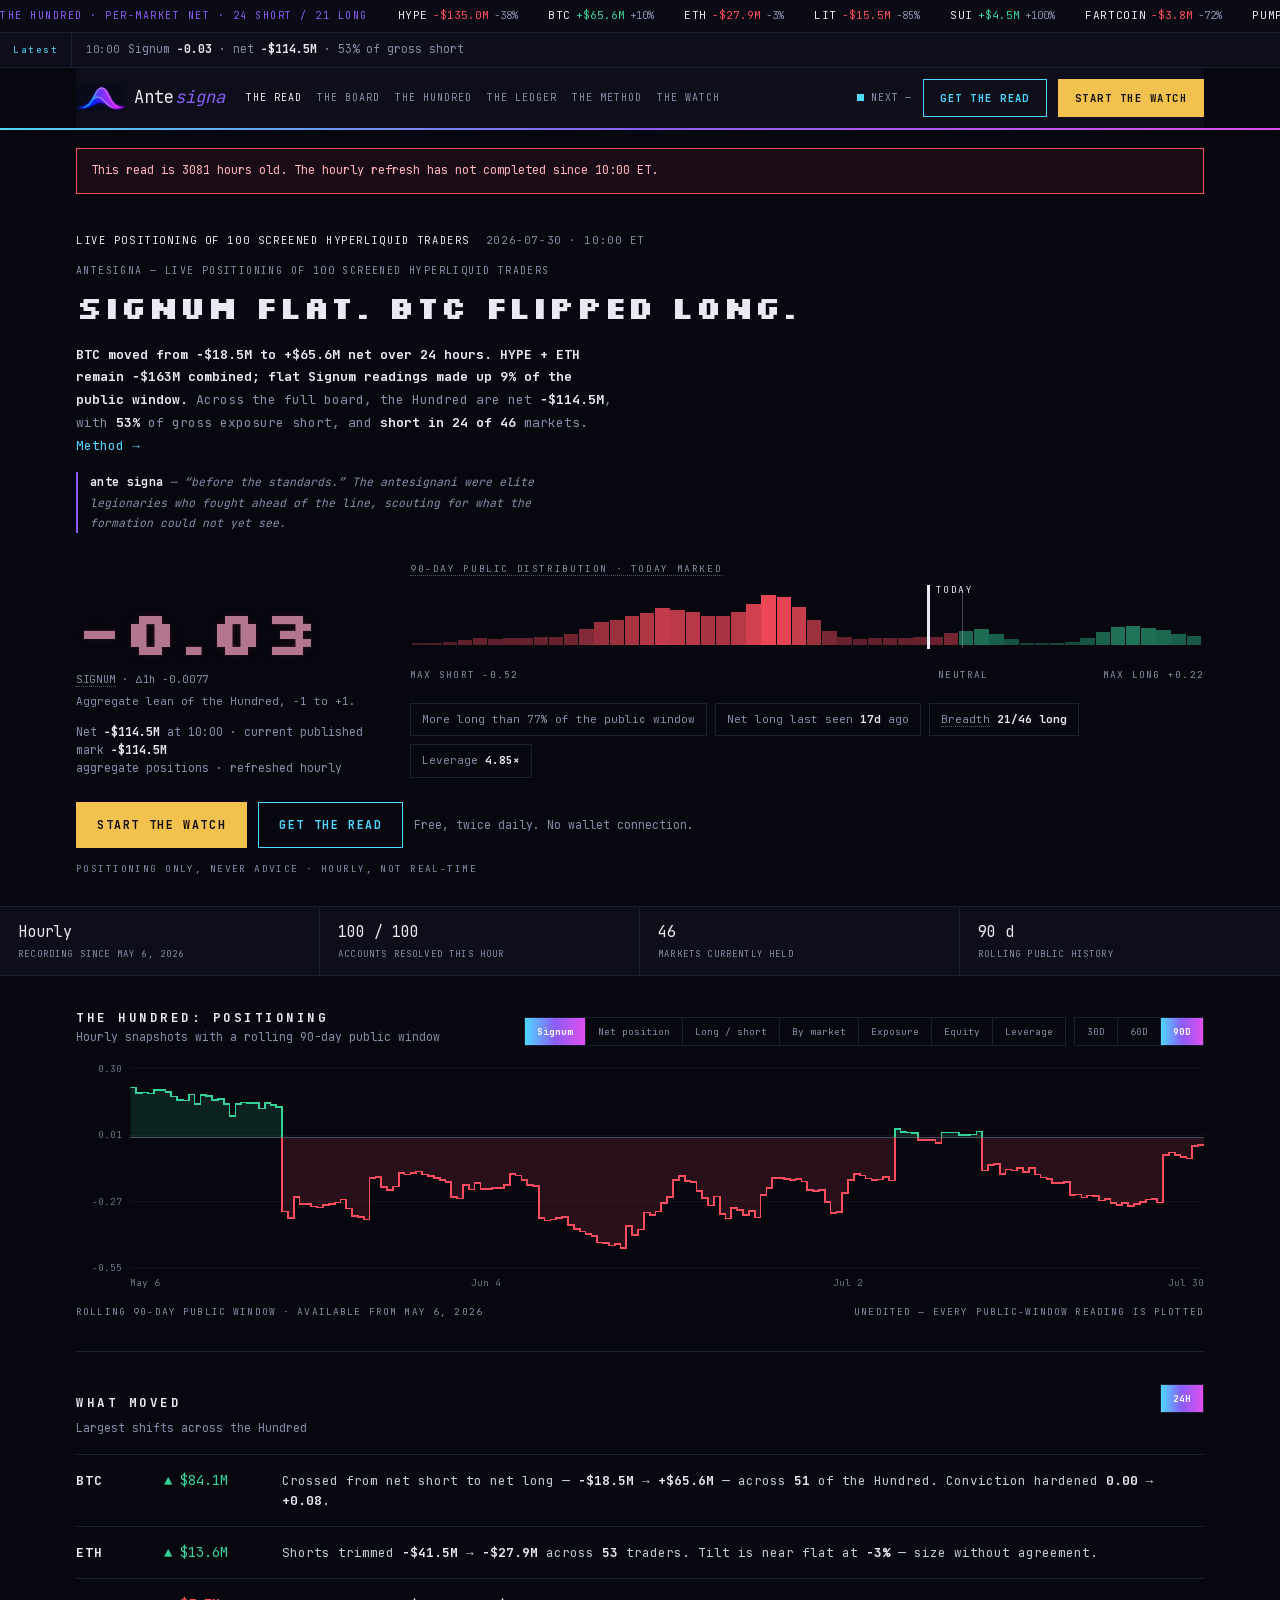
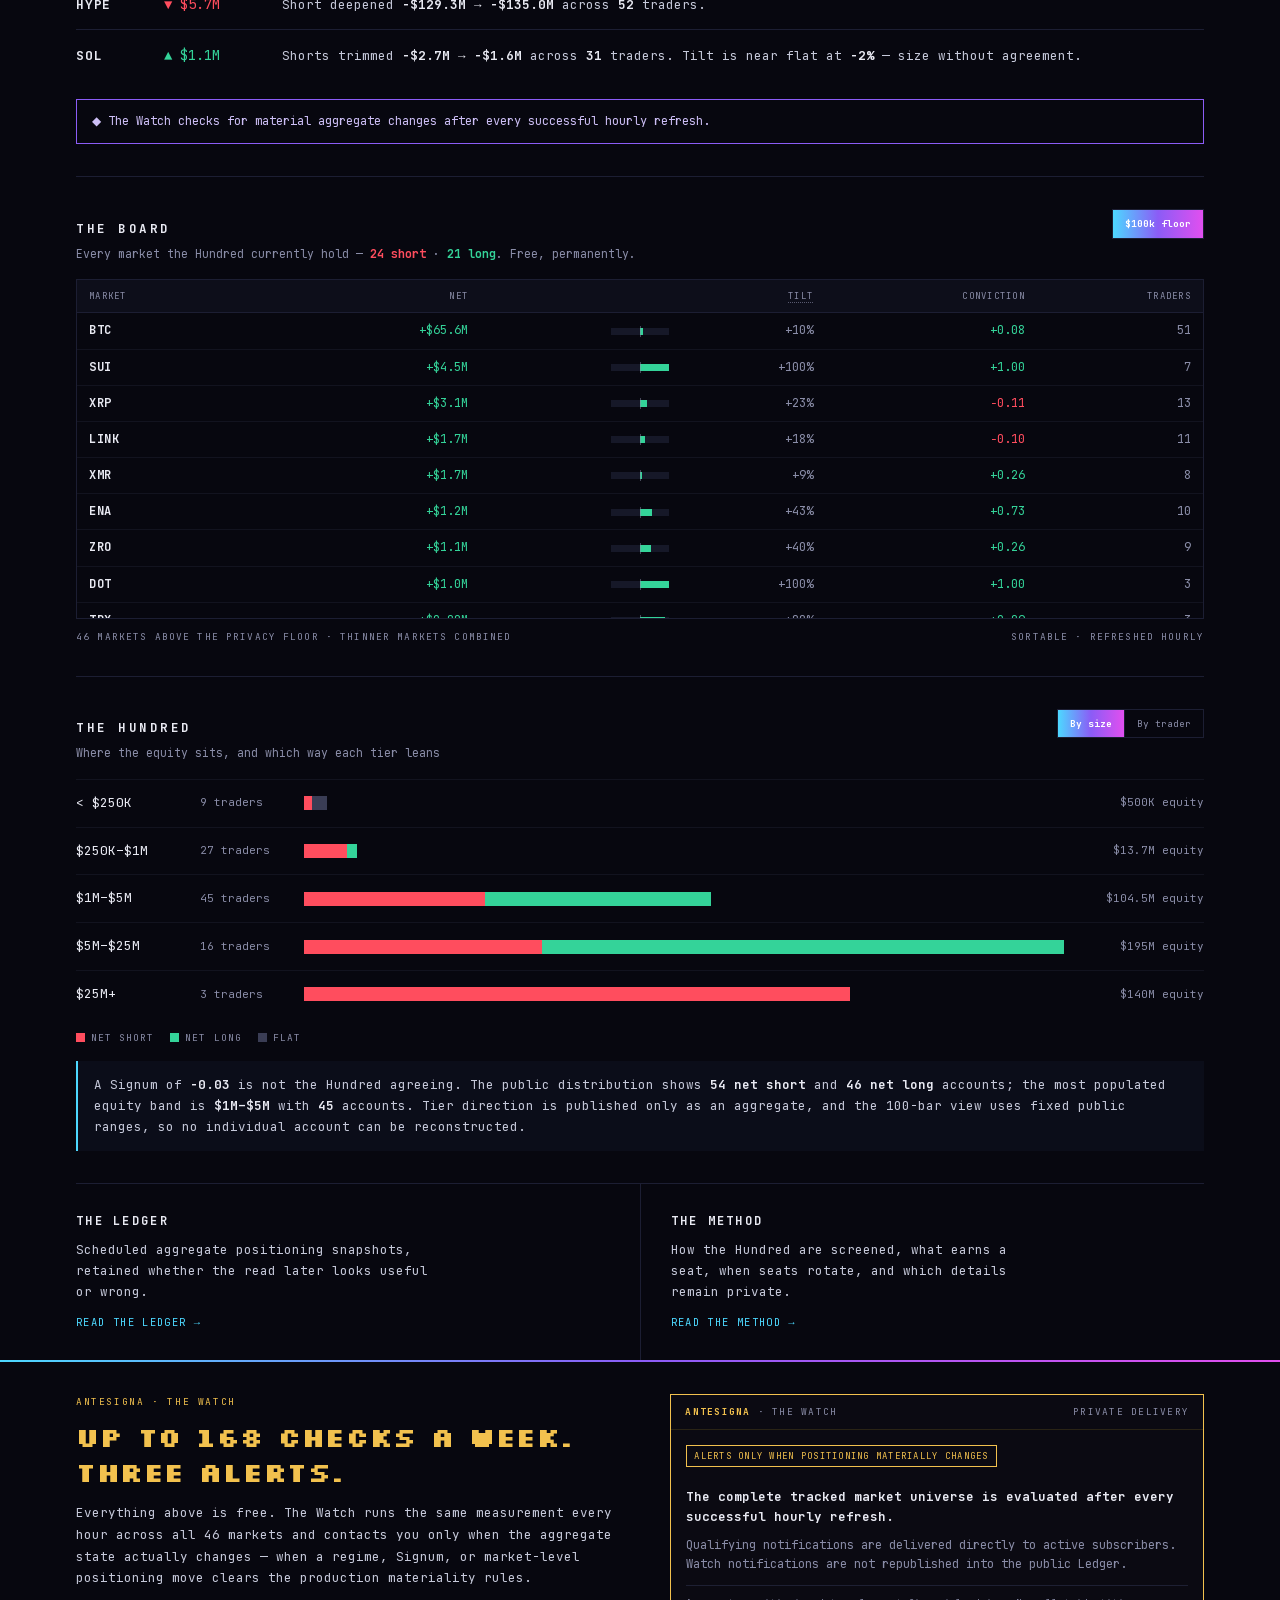
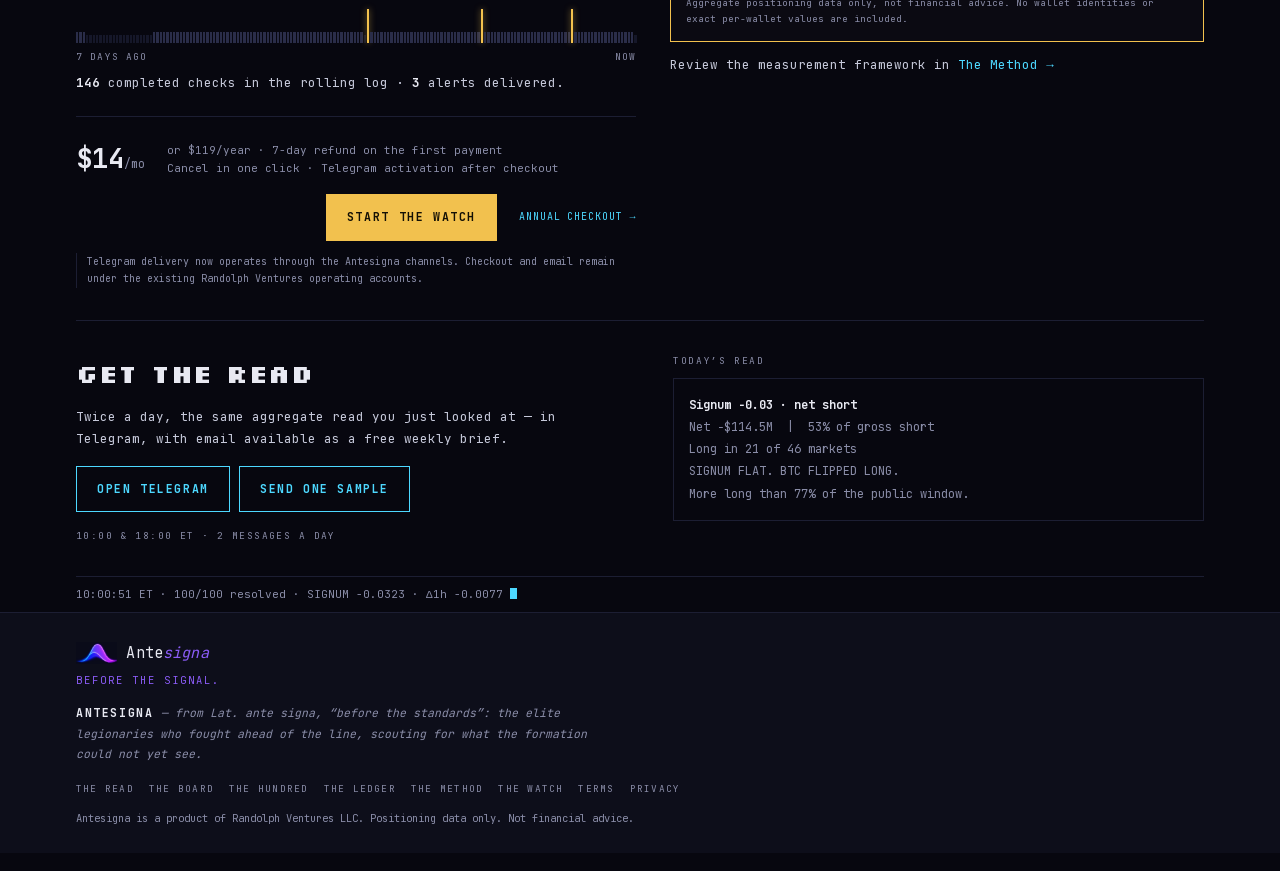
==== commit c101bc6d: "Deploy Antesigna (2026-07-30 14:22 UTC)" ====
--- a/index.html
+++ b/index.html
@@ -97,6 +97,7 @@
 </noscript>
 
 <script src="/assets/config.js"></script>
+<script src="/assets/read_logic.js"></script>
 <script src="/assets/antesigna.js"></script>
 </body>
 </html>
--- a/assets/antesigna.css
+++ b/assets/antesigna.css
@@ -118,7 +118,7 @@
 .eyeb{display:flex;gap:16px;flex-wrap:wrap;align-items:baseline;font-size:10.5px;letter-spacing:.15em;text-transform:uppercase;color:var(--ink2)}
 .eyeb .id{color:var(--ink)}
 .hero .product-title{margin-top:15px;color:var(--ink2);font-size:10px;line-height:1.6;letter-spacing:.14em;text-transform:uppercase;font-weight:400}
-.hero .headline{font-family:var(--px);font-weight:700;font-size:clamp(20px,2.5vw,31px);line-height:1.3;margin-top:8px;max-width:20ch;letter-spacing:.02em}
+.hero .headline{font-family:var(--px);font-weight:700;font-size:clamp(20px,2.5vw,31px);line-height:1.3;margin-top:8px;max-width:30ch;letter-spacing:.02em}
 .sub{margin-top:16px;max-width:68ch;font-size:13px;color:var(--ink2);line-height:1.75}
 .sub b{color:var(--ink)}
 .lore{margin-top:15px;font-size:11.5px;color:var(--ink2);font-style:italic;line-height:1.75;max-width:70ch;
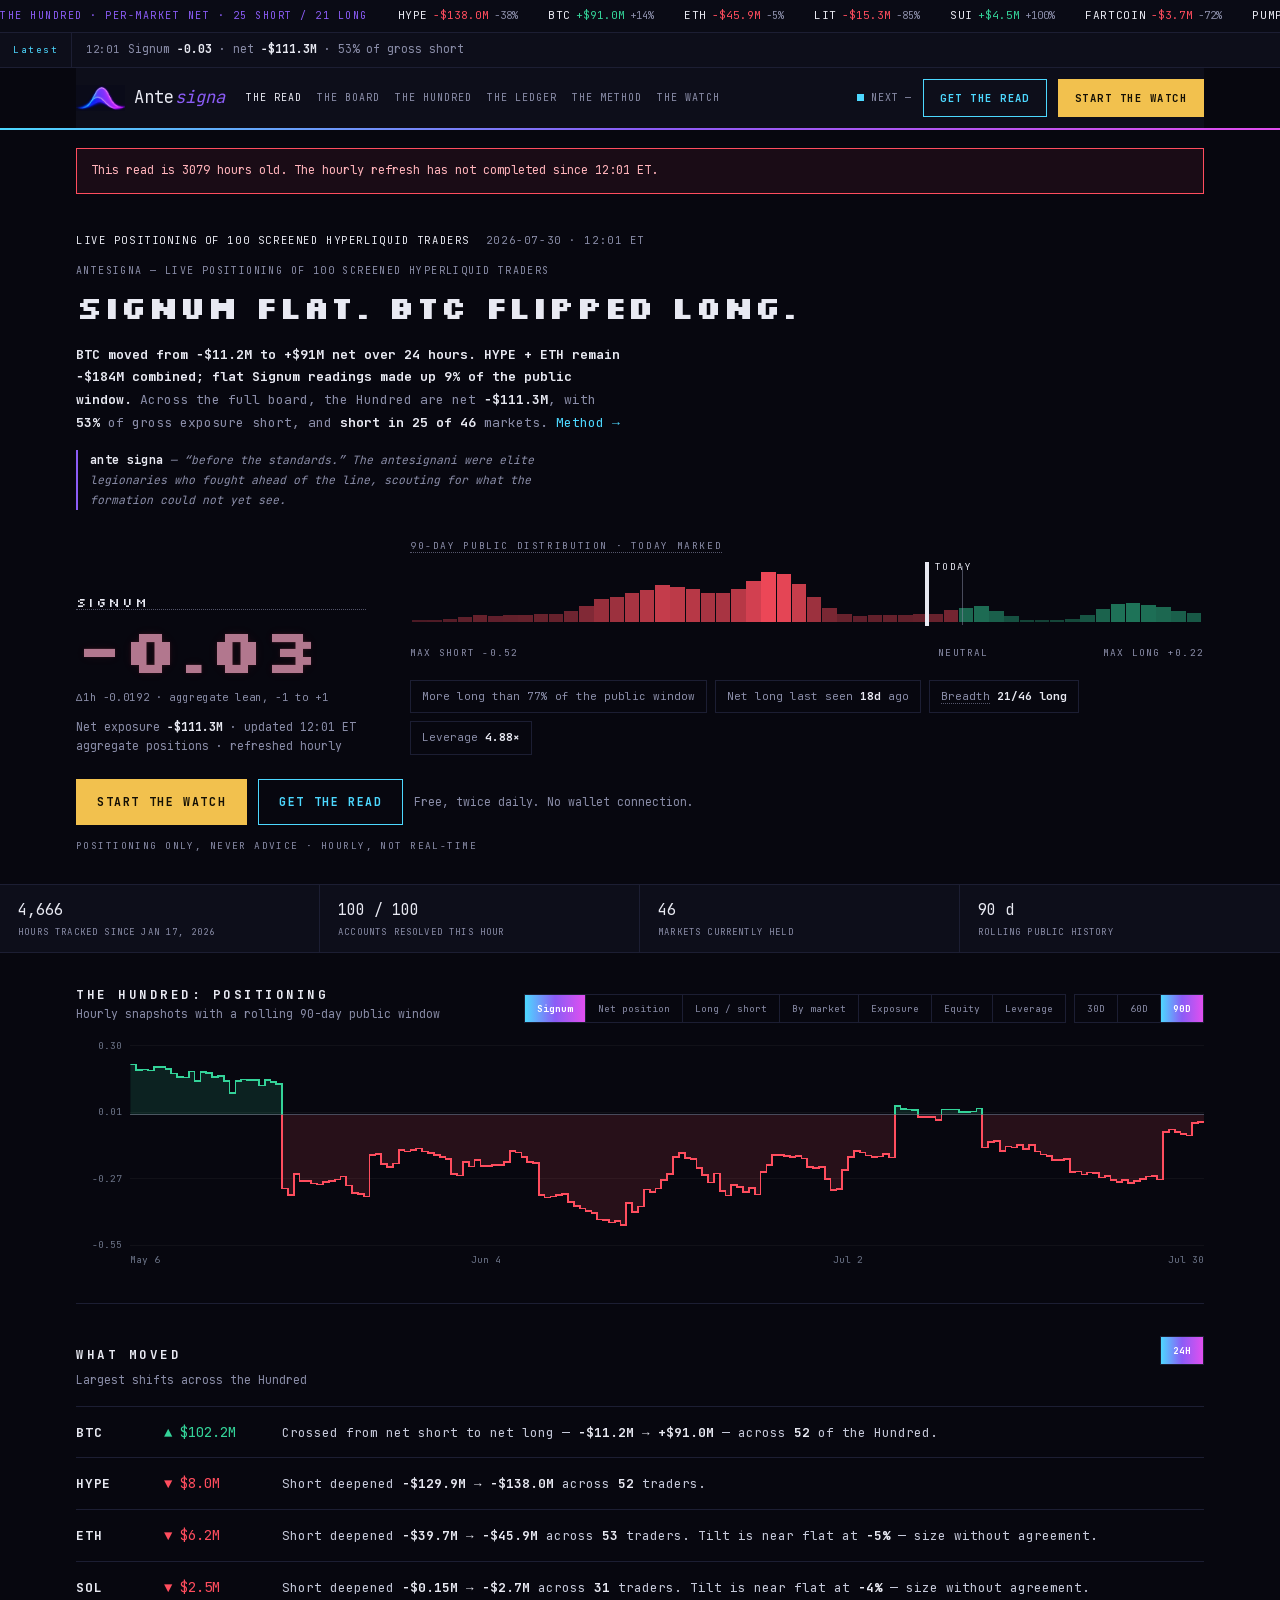
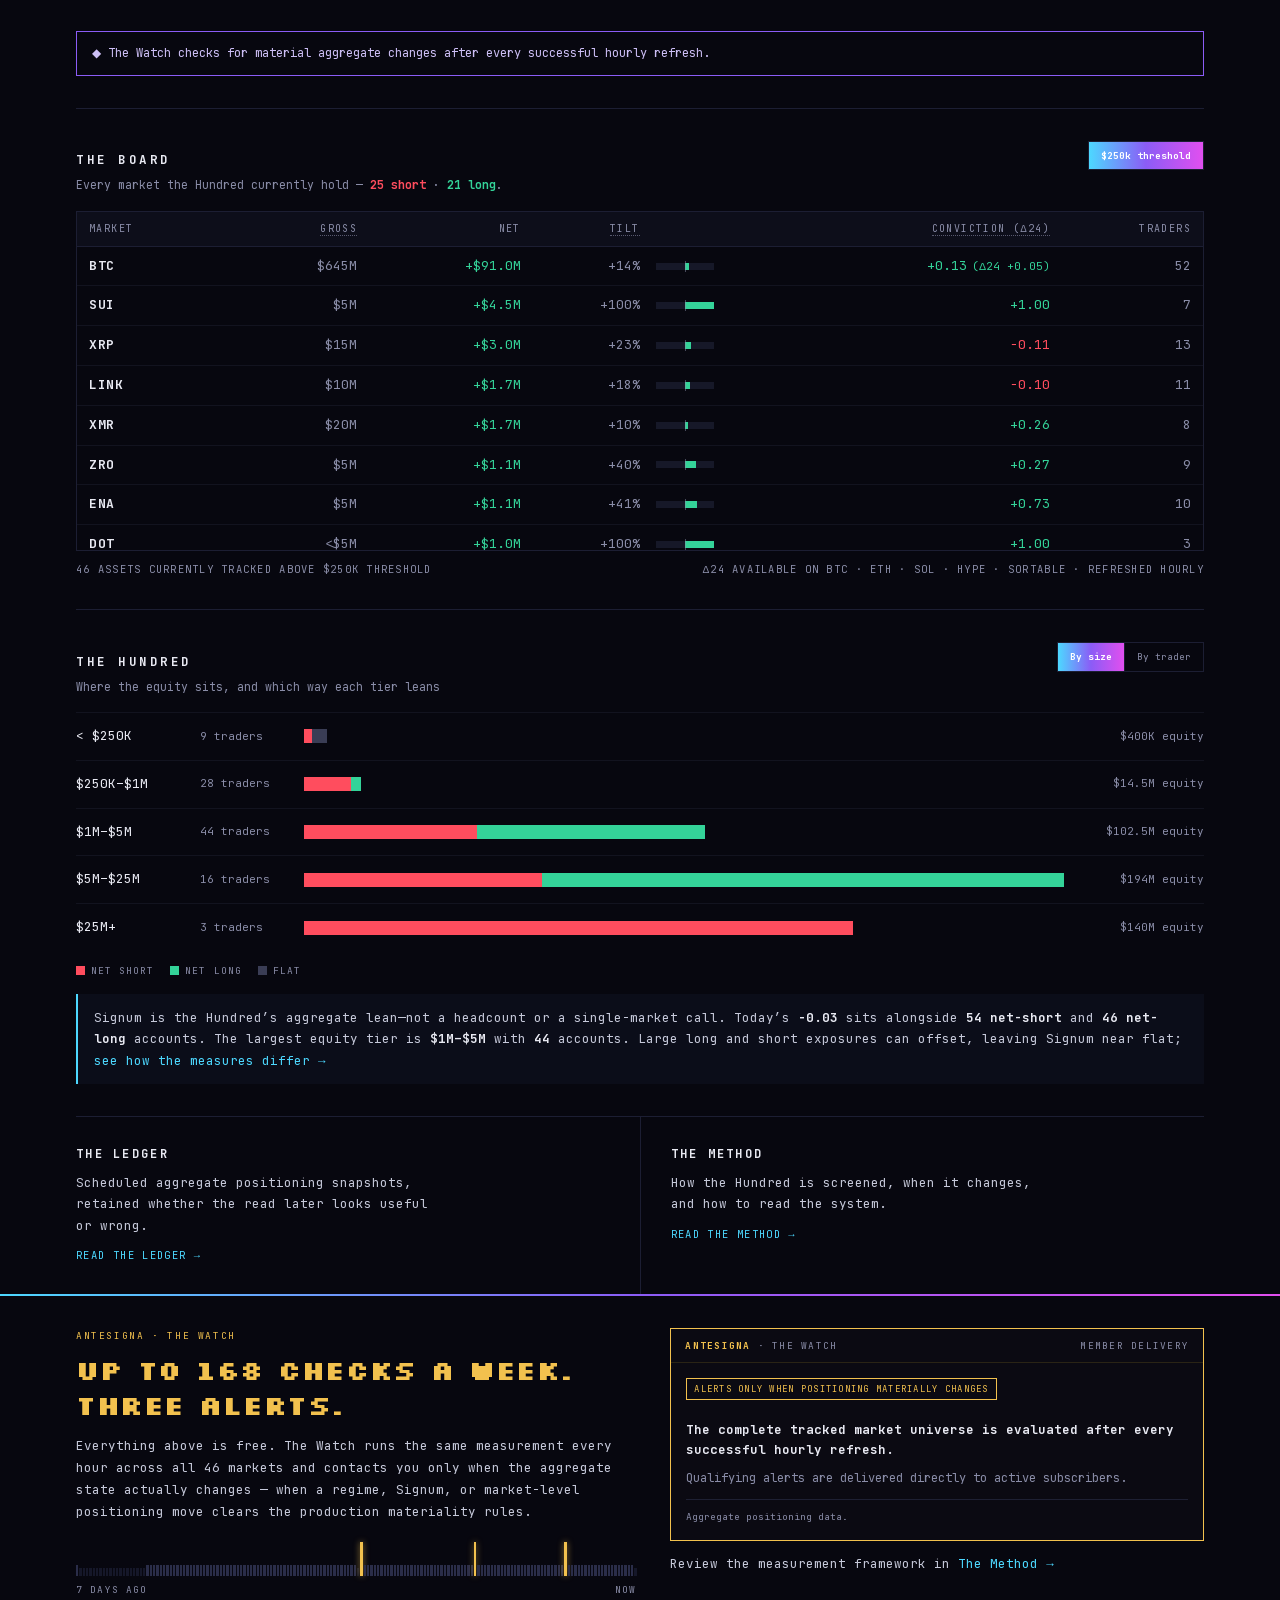
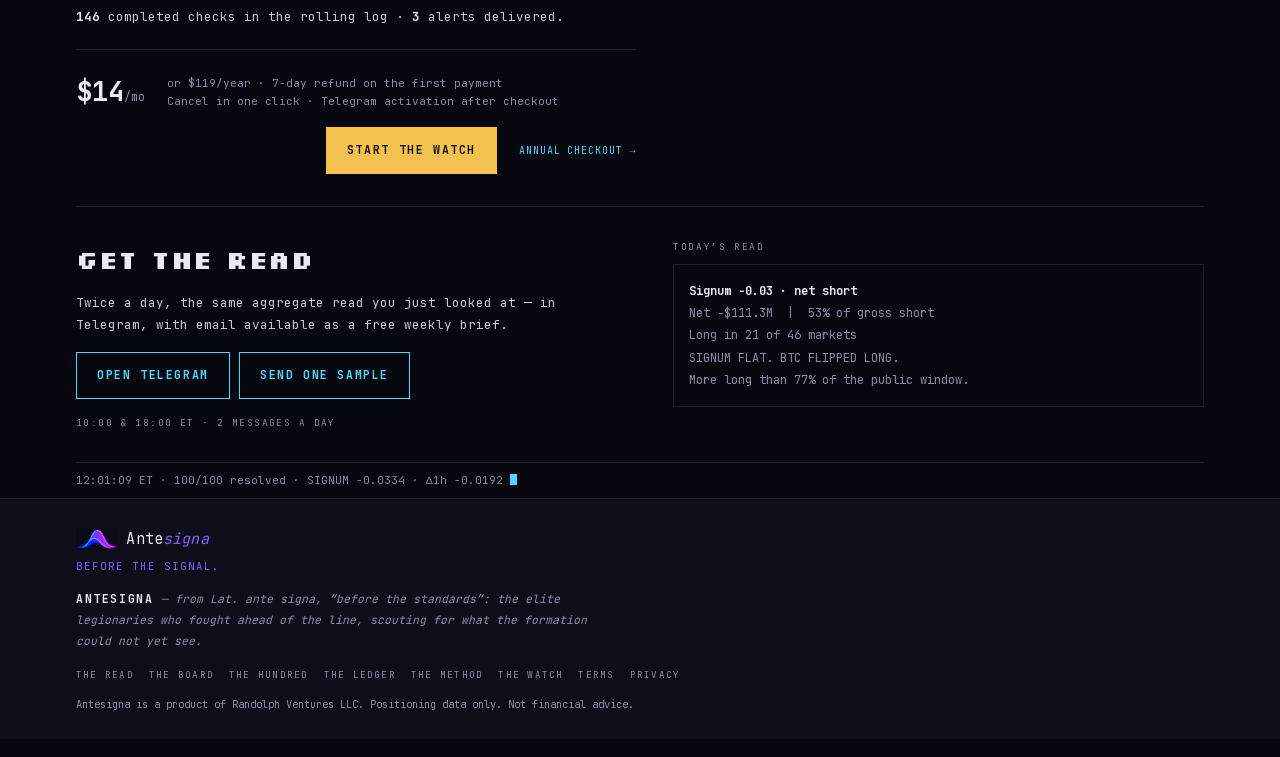
==== commit ff995446: "Deploy Antesigna (2026-07-30 16:17 UTC)" ====
--- a/index.html
+++ b/index.html
@@ -60,7 +60,7 @@
     {
       "@type": "Dataset",
       "name": "Antesigna — aggregate Hyperliquid positioning",
-      "description": "Hourly aggregate perp positioning of a screened cohort of 100 Hyperliquid traders: Signum, per-market net exposure, tilt, conviction and trader counts. No wallet addresses are published.",
+      "description": "Hourly aggregate perp positioning of a screened cohort of 100 Hyperliquid traders: Signum, per-market net exposure, tilt, conviction and trader counts.",
       "creator": {"@id": "https://antesigna.io/#org"},
       "isAccessibleForFree": true
     }
--- a/assets/antesigna.css
+++ b/assets/antesigna.css
@@ -128,8 +128,8 @@
 @media(min-width:940px){.hgrid{grid-template-columns:290px minmax(0,1fr);gap:44px}}
 /* colour + glow are set inline and scale with magnitude — see heatStyle() */
 .big{font-family:var(--px);font-weight:700;font-size:clamp(44px,6vw,62px);line-height:1;font-variant-numeric:tabular-nums}
+.signal-label{margin-bottom:8px;font-family:var(--px);font-size:13px;letter-spacing:.18em;color:var(--ink);line-height:1}
 .bmeta{margin-top:9px;font-size:10.5px;color:var(--ink2);letter-spacing:.06em}
-.bdef{margin-top:5px;font-size:11px;color:var(--ink2);line-height:1.6}
 .marks{margin-top:12px;font-size:11.5px;color:var(--ink2)}
 .marks b{color:var(--ink)}
 .dist{position:relative}
@@ -185,20 +185,23 @@
 .tw::-webkit-scrollbar-thumb{background:#242840;border:2px solid var(--void)}
 .tw::-webkit-scrollbar-thumb:hover{background:#33385a}
 .tw::-webkit-scrollbar-corner{background:transparent}
-table{width:100%;border-collapse:collapse;min-width:560px}
-th{position:sticky;top:0;background:var(--panel);z-index:2;text-align:right;font-size:9px;letter-spacing:.14em;
+table{width:100%;border-collapse:collapse;min-width:680px}
+th{position:sticky;top:0;background:var(--panel);z-index:2;text-align:right;font-size:10px;letter-spacing:.14em;
   text-transform:uppercase;color:var(--ink2);font-weight:400;padding:9px 12px;border-bottom:1px solid var(--line);white-space:nowrap}
 th:first-child,td:first-child{text-align:left}
 th button{font-size:inherit;letter-spacing:inherit;text-transform:inherit;color:inherit}
 th button:hover{color:var(--ink)}
 th .arw{color:var(--cyan)}
-td{padding:8px 12px;font-size:12px;font-variant-numeric:tabular-nums;text-align:right;border-bottom:1px solid #12131F;color:var(--ink2);white-space:nowrap}
+td{padding:9px 12px;font-size:13px;font-variant-numeric:tabular-nums;text-align:right;border-bottom:1px solid #12131F;color:var(--ink2);white-space:nowrap}
 td.m{color:var(--ink);font-weight:700;letter-spacing:.05em}
+.board-delta{display:inline;margin-left:5px;font-size:11px;letter-spacing:.01em}
+.tilt-cell{padding-left:4px!important;text-align:left}
+.tilt-head{padding-left:4px!important}
 tr:last-child td{border-bottom:0}
 .tilt{display:inline-block;width:58px;height:7px;background:#161828;position:relative;vertical-align:middle}
 .tilt i{position:absolute;top:0;bottom:0}
 .tilt::after{content:"";position:absolute;left:50%;top:-2px;bottom:-2px;width:1px;background:var(--ink2);opacity:.5}
-.bfoot{display:flex;justify-content:space-between;gap:12px;flex-wrap:wrap;margin-top:10px;font-size:9.5px;letter-spacing:.12em;text-transform:uppercase;color:var(--ink2)}
+.bfoot{display:flex;justify-content:space-between;gap:12px;flex-wrap:wrap;margin-top:10px;font-size:10.5px;letter-spacing:.12em;text-transform:uppercase;color:var(--ink2)}
 
 /* ── the hundred ── */
 .tier{display:grid;grid-template-columns:1fr;gap:5px 14px;padding:13px 0;border-top:1px solid #12131F}
